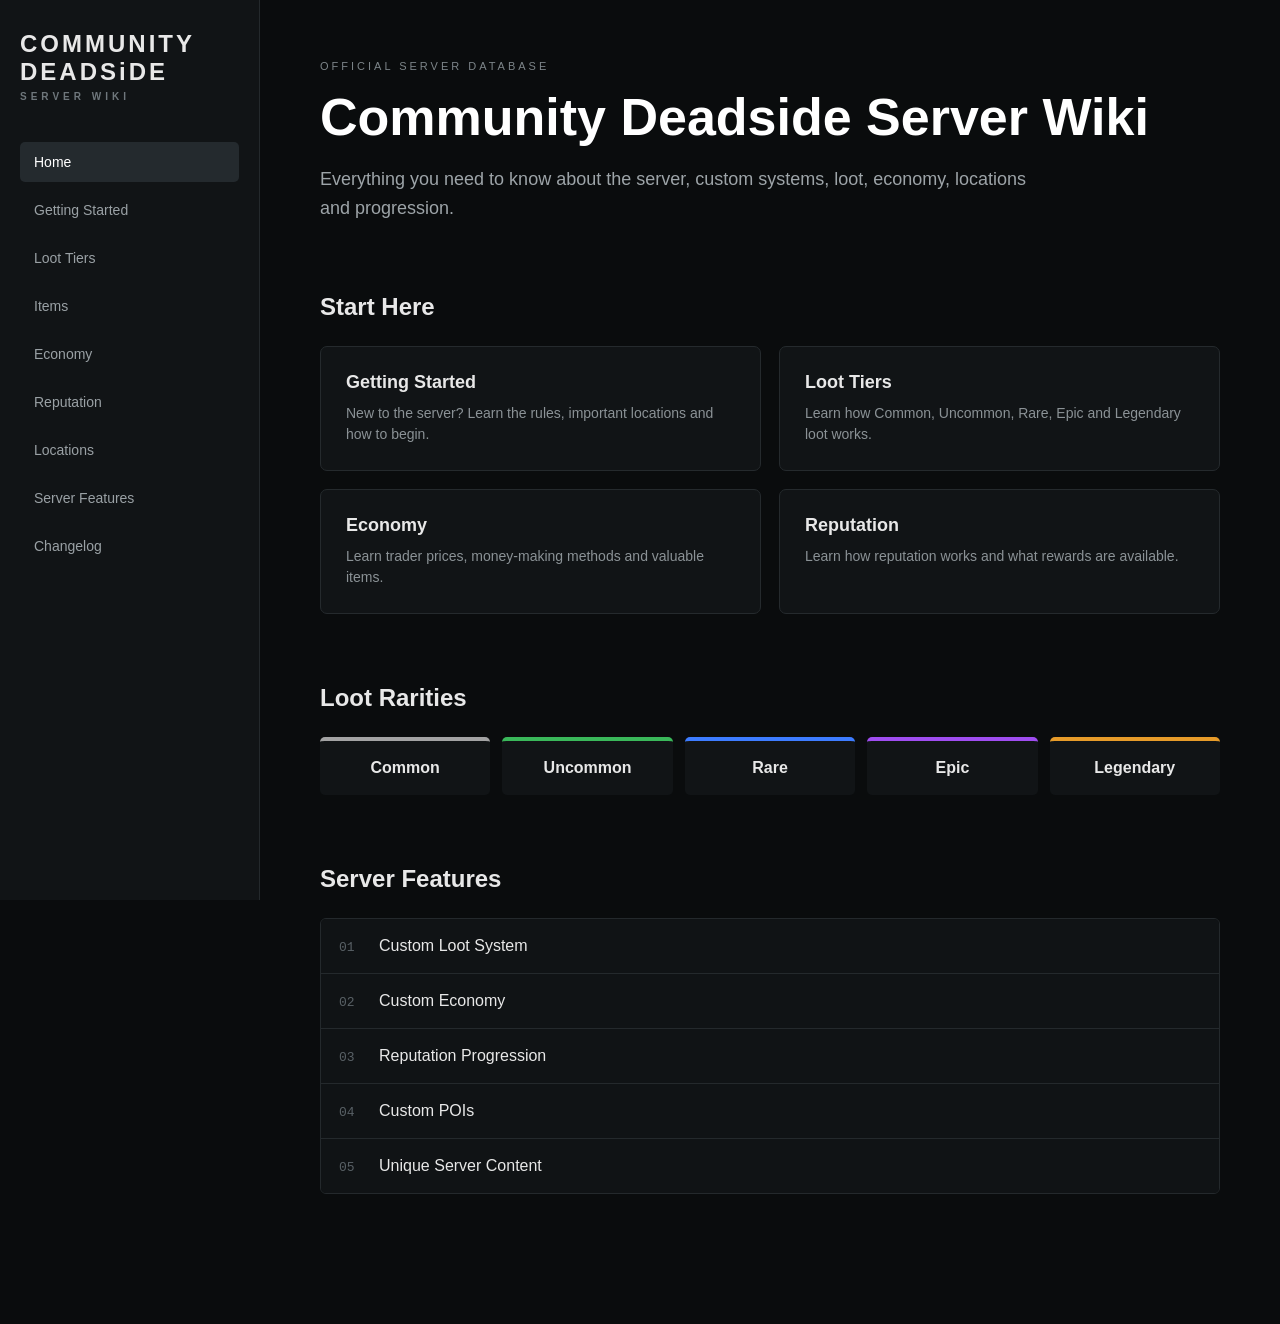
==== index.html @ b973f17e "added reputation tab" ====
<!DOCTYPE html>
<html lang="en">
<head>
    <meta charset="UTF-8">
    <meta name="viewport" content="width=device-width, initial-scale=1.0">

    <title>Community Deadside Server Wiki</title>

    <link rel="stylesheet" href="style.css">
</head>

<body>

    <aside class="sidebar">
        <div class="logo">
            COMMUNITY DEADSiDE
            <span>SERVER WIKI</span>
        </div>

        <nav>
    <a href="index.html" >Home</a>
    <a href="getting-started.html">Getting Started</a>
    <a href="loot-tiers.html">Loot Tiers</a>
    <a href="items.html">Items</a>
    <a href="economy.html">Economy</a>
    <a href="reputation.html">Reputation</a>
    <a href="#">Locations</a>
    <a href="#">Server Features</a>
    <a href="#">Changelog</a>
        </nav>
    </aside>


    <main class="content">

        <header class="hero">
            <p class="eyebrow">OFFICIAL SERVER DATABASE</p>

            <h1>Community Deadside Server Wiki</h1>

            <p class="hero-text">
                Everything you need to know about the server,
                custom systems, loot, economy, locations and progression.
            </p>
        </header>


        <section class="section">

            <h2>Start Here</h2>

            <div class="card-grid">

                <div class="card">
                    <h3>Getting Started</h3>
                    <p>
                        New to the server? Learn the rules,
                        important locations and how to begin.
                    </p>
                </div>


                <div class="card">
                    <h3>Loot Tiers</h3>
                    <p>
                        Learn how Common, Uncommon, Rare,
                        Epic and Legendary loot works.
                    </p>
                </div>


                <div class="card">
                    <h3>Economy</h3>
                    <p>
                        Learn trader prices, money-making methods
                        and valuable items.
                    </p>
                </div>


                <div class="card">
                    <h3>Reputation</h3>
                    <p>
                        Learn how reputation works and what
                        rewards are available.
                    </p>
                </div>

            </div>

        </section>


        <section class="section">

            <h2>Loot Rarities</h2>

            <div class="rarity-grid">

                <div class="rarity common">
                    Common
                </div>

                <div class="rarity uncommon">
                    Uncommon
                </div>

                <div class="rarity rare">
                    Rare
                </div>

                <div class="rarity epic">
                    Epic
                </div>

                <div class="rarity legendary">
                    Legendary
                </div>

            </div>

        </section>


        <section class="section">

            <h2>Server Features</h2>

            <div class="feature-list">

                <div class="feature">
                    <span>01</span>
                    Custom Loot System
                </div>

                <div class="feature">
                    <span>02</span>
                    Custom Economy
                </div>

                <div class="feature">
                    <span>03</span>
                    Reputation Progression
                </div>

                <div class="feature">
                    <span>04</span>
                    Custom POIs
                </div>

                <div class="feature">
                    <span>05</span>
                    Unique Server Content
                </div>

            </div>

        </section>

    </main>

    <script src="script.js"></script>

</body>
</html>
---- style.css ----
* {
    margin: 0;
    padding: 0;
    box-sizing: border-box;
}

body {
    font-family: Arial, Helvetica, sans-serif;
    background: #0a0c0d;
    color: #e8e8e8;
    display: flex;
    min-height: 100vh;
}


/* SIDEBAR */

.sidebar {
    width: 260px;
    background: #111416;
    border-right: 1px solid #24292c;
    padding: 30px 20px;
    position: fixed;
    height: 100vh;
}

.logo {
    font-size: 24px;
    font-weight: 800;
    letter-spacing: 3px;
    margin-bottom: 40px;
}

.logo span {
    display: block;
    font-size: 10px;
    color: #6f777c;
    letter-spacing: 4px;
    margin-top: 5px;
}

nav {
    display: flex;
    flex-direction: column;
    gap: 8px;
}

nav a {
    text-decoration: none;
    color: #9aa1a5;
    padding: 12px 14px;
    border-radius: 5px;
    font-size: 14px;
    transition: 0.2s;
}

nav a:hover {
    background: #1b2023;
    color: white;
}

nav a.active {
    background: #242a2e;
    color: white;
}


/* MAIN CONTENT */

.content {
    margin-left: 260px;
    padding: 60px;
    width: calc(100% - 260px);
}


/* HERO */

.hero {
    max-width: 900px;
    margin-bottom: 70px;
}

.eyebrow {
    color: #7d8589;
    letter-spacing: 3px;
    font-size: 11px;
    margin-bottom: 15px;
}

.hero h1 {
    font-size: 52px;
    margin-bottom: 18px;
    color: #ffffff;
}

.hero-text {
    color: #9da4a8;
    font-size: 18px;
    line-height: 1.6;
    max-width: 720px;
}


/* SECTIONS */

.section {
    margin-bottom: 70px;
}

.section h2 {
    font-size: 24px;
    margin-bottom: 25px;
}


/* CARDS */

.card-grid {
    display: grid;
    grid-template-columns: repeat(2, 1fr);
    gap: 18px;
}

.card {
    background: #111416;
    border: 1px solid #252a2d;
    padding: 25px;
    border-radius: 7px;
    transition: 0.2s;
}

.card:hover {
    border-color: #454d52;
    transform: translateY(-2px);
}

.card h3 {
    margin-bottom: 10px;
    font-size: 18px;
}

.card p {
    color: #8b9296;
    line-height: 1.5;
    font-size: 14px;
}


/* RARITIES */

.rarity-grid {
    display: grid;
    grid-template-columns: repeat(5, 1fr);
    gap: 12px;
}

.rarity {
    background: #111416;
    padding: 18px;
    text-align: center;
    border-radius: 5px;
    font-weight: bold;
    border-top: 4px solid;
}

.common {
    border-color: #a3a3a3;
}

.uncommon {
    border-color: #3ab85a;
}

.rare {
    border-color: #3d7cff;
}

.epic {
    border-color: #9f4df0;
}

.legendary {
    border-color: #e69b29;
}


/* FEATURES */

.feature-list {
    display: flex;
    flex-direction: column;
    border: 1px solid #24292c;
    border-radius: 6px;
    overflow: hidden;
}

.feature {
    padding: 18px;
    background: #101315;
    border-bottom: 1px solid #24292c;
}

.feature:last-child {
    border-bottom: none;
}

.feature span {
    color: #596166;
    margin-right: 20px;
    font-family: monospace;
}


/* MOBILE */

@media (max-width: 800px) {

    .sidebar {
        display: none;
    }

    .content {
        margin-left: 0;
        width: 100%;
        padding: 30px;
    }

    .hero h1 {
        font-size: 38px;
    }

    .card-grid {
        grid-template-columns: 1fr;
    }

    .rarity-grid {
        grid-template-columns: 1fr;
    }
}
/* ============================= */
/* LOOT TIER PAGE                */
/* ============================= */

.tier-card {
    position: relative;
    overflow: hidden;
    background: linear-gradient(
        135deg,
        rgba(20, 23, 25, 0.98),
        rgba(12, 14, 16, 0.98)
    );
    border: 1px solid #2a2f33;
    border-left: 5px solid;
    padding: 28px 30px;
    margin-bottom: 18px;
    border-radius: 10px;
    transition: 0.25s ease;
}

.tier-card::before {
    content: "";
    position: absolute;
    inset: 0;
    opacity: 0.12;
    pointer-events: none;
}

.tier-card:hover {
    transform: translateY(-3px);
    border-color: #4a5055;
}

.tier-header {
    display: flex;
    align-items: center;
    gap: 14px;
    margin-bottom: 14px;
}

.tier-header h2 {
    margin: 0;
    font-size: 24px;
    letter-spacing: 0.5px;
}

.tier-card p {
    color: #a0a7ab;
    line-height: 1.7;
    max-width: 850px;
    font-size: 15px;
}

.tier-dot {
    width: 14px;
    height: 14px;
    border-radius: 50%;
    display: inline-block;
    box-shadow: 0 0 12px currentColor;
}


/* COMMON */

.tier-common {
    border-left-color: #b9b9b9;
    box-shadow: inset 0 0 28px rgba(185, 185, 185, 0.04);
}

.tier-common::before {
    background: linear-gradient(
        90deg,
        rgba(185, 185, 185, 0.18),
        transparent 35%
    );
}

.tier-common .tier-dot {
    background: #b9b9b9;
    color: #b9b9b9;
}

.tier-common .tier-header h2 {
    color: #d2d2d2;
}


/* UNCOMMON */

.tier-uncommon {
    border-left-color: #3fcf6a;
    box-shadow: inset 0 0 32px rgba(63, 207, 106, 0.05);
}

.tier-uncommon::before {
    background: linear-gradient(
        90deg,
        rgba(63, 207, 106, 0.2),
        transparent 35%
    );
}

.tier-uncommon .tier-dot {
    background: #3fcf6a;
    color: #3fcf6a;
}

.tier-uncommon .tier-header h2 {
    color: #57dc7c;
}


/* RARE */

.tier-rare {
    border-left-color: #4b88ff;
    box-shadow: inset 0 0 32px rgba(75, 136, 255, 0.06);
}

.tier-rare::before {
    background: linear-gradient(
        90deg,
        rgba(75, 136, 255, 0.22),
        transparent 35%
    );
}

.tier-rare .tier-dot {
    background: #4b88ff;
    color: #4b88ff;
}

.tier-rare .tier-header h2 {
    color: #68a0ff;
}


/* EPIC */

.tier-epic {
    border-left-color: #a85cff;
    box-shadow: inset 0 0 34px rgba(168, 92, 255, 0.06);
}

.tier-epic::before {
    background: linear-gradient(
        90deg,
        rgba(168, 92, 255, 0.22),
        transparent 35%
    );
}

.tier-epic .tier-dot {
    background: #a85cff;
    color: #a85cff;
}

.tier-epic .tier-header h2 {
    color: #bd83ff;
}


/* LEGENDARY */

.tier-legendary {
    border-left-color: #ffab32;
    box-shadow:
        inset 0 0 38px rgba(255, 171, 50, 0.07),
        0 0 18px rgba(255, 171, 50, 0.05);
}

.tier-legendary::before {
    background: linear-gradient(
        90deg,
        rgba(255, 171, 50, 0.25),
        transparent 40%
    );
}

.tier-legendary .tier-dot {
    background: #ffab32;
    color: #ffab32;
}

.tier-legendary .tier-header h2 {
    color: #ffc15d;
}


/* TIER CARD HOVER GLOWS */

.tier-common:hover {
    box-shadow: 0 0 24px rgba(185, 185, 185, 0.08);
}

.tier-uncommon:hover {
    box-shadow: 0 0 24px rgba(63, 207, 106, 0.12);
}

.tier-rare:hover {
    box-shadow: 0 0 24px rgba(75, 136, 255, 0.14);
}

.tier-epic:hover {
    box-shadow: 0 0 24px rgba(168, 92, 255, 0.14);
}

.tier-legendary:hover {
    box-shadow: 0 0 28px rgba(255, 171, 50, 0.18);
}

/* ============================= */
/* ITEMS PAGE FIX                */
/* ============================= */

.items-grid {
    display: grid;
    grid-template-columns: repeat(2, minmax(0, 1fr));
    gap: 24px;
}

.item-card {
    background: #111416;
    border: 1px solid #2a2f33;
    border-radius: 12px;
    overflow: hidden;
    max-width: 700px;
}

.item-image-wrap {
    width: 100%;
    height: 320px;
    background: #0d1012;

    display: flex;
    align-items: center;
    justify-content: center;

    overflow: hidden;
}

.item-image-wrap img {
    width: 100%;
    height: 100%;

    object-fit: cover;
    display: block;
}

.item-content {
    padding: 26px;
}

.item-top {
    display: flex;
    justify-content: space-between;
    align-items: flex-start;
    gap: 20px;
}

.item-category {
    color: #727a7f;
    font-size: 10px;
    letter-spacing: 2px;
    margin-bottom: 8px;
}

.item-card h2 {
    font-size: 24px;
    margin: 0;
    color: white;
}

.item-description {
    margin-top: 18px;
    color: #a5acb0;
    line-height: 1.6;
}

.item-purpose {
    margin-top: 22px;
    padding-top: 18px;
    border-top: 1px solid #292e31;
}

.item-purpose span {
    display: block;
    color: #777f84;
    font-size: 10px;
    letter-spacing: 2px;
    margin-bottom: 8px;
}

.item-purpose p {
    color: #c2c7ca;
    line-height: 1.6;
}

.item-rarity {
    padding: 7px 11px;
    border-radius: 5px;

    font-size: 11px;
    font-weight: bold;

    text-transform: uppercase;
    letter-spacing: 1px;
}

.epic-badge {
    color: #bd83ff;
    background: rgba(168, 92, 255, 0.12);
    border: 1px solid rgba(168, 92, 255, 0.4);
}

.epic-item {
    border-top: 3px solid #a85cff;
}

.epic-item:hover {
    box-shadow: 0 0 28px rgba(168, 92, 255, 0.12);
}

@media (max-width: 1000px) {

    .items-grid {
        grid-template-columns: 1fr;
    }

}
/* TRANSPARENT ITEM IMAGES */

.item-image-transparent {
    background:
        radial-gradient(
            circle at center,
            rgba(168, 92, 255, 0.10),
            transparent 65%
        ),
        #0d1012;
}

.item-image-transparent img {
    width: 85% !important;
    height: 85% !important;
    object-fit: contain !important;
    filter:
        drop-shadow(0 15px 18px rgba(0, 0, 0, 0.55))
        drop-shadow(0 0 15px rgba(168, 92, 255, 0.10));
}
/* LEGENDARY ITEM STYLING */

.legendary-badge {
    color: #ffc15d;
    background: rgba(255, 171, 50, 0.12);
    border: 1px solid rgba(255, 171, 50, 0.4);
}

.legendary-item {
    border-top: 3px solid #ffab32;
}

.legendary-item:hover {
    box-shadow: 0 0 28px rgba(255, 171, 50, 0.16);
}

/* ============================= */
/* GETTING STARTED PAGE          */
/* ============================= */

.start-grid {
    display: grid;
    grid-template-columns: repeat(2, minmax(0, 1fr));
    gap: 18px;
}

.start-card {
    position: relative;
    background: linear-gradient(
        145deg,
        rgba(20, 23, 25, 0.98),
        rgba(12, 14, 16, 0.98)
    );
    border: 1px solid #292e32;
    border-radius: 10px;
    padding: 26px;
    overflow: hidden;
    transition: 0.25s ease;
}

.start-card:hover {
    transform: translateY(-3px);
    border-color: #474e53;
}

.start-number {
    display: block;
    color: #596166;
    font-size: 12px;
    font-family: monospace;
    margin-bottom: 16px;
    letter-spacing: 2px;
}

.start-card h3 {
    font-size: 20px;
    color: #fff;
    margin-bottom: 10px;
}

.start-card p {
    color: #9da4a8;
    font-size: 14px;
    line-height: 1.65;
}

.wiki-link {
    display: inline-block;
    margin-top: 16px;
    color: #bd83ff;
    text-decoration: none;
    font-size: 13px;
    font-weight: bold;
}

.wiki-link:hover {
    color: #d2adff;
}

.guide-panel {
    background: #111416;
    border: 1px solid #292e32;
    border-left: 4px solid #a85cff;
    padding: 28px;
    border-radius: 8px;
}

.guide-panel h3 {
    margin-bottom: 12px;
    font-size: 21px;
}

.guide-panel p {
    color: #9da4a8;
    line-height: 1.7;
    margin-bottom: 12px;
    max-width: 900px;
}

.goal-list {
    border: 1px solid #292e32;
    border-radius: 8px;
    overflow: hidden;
}

.goal-item {
    padding: 18px 20px;
    background: #101315;
    border-bottom: 1px solid #292e32;
    color: #c0c5c8;
}

.goal-item:last-child {
    border-bottom: none;
}

.goal-item span {
    color: #626a6f;
    margin-right: 18px;
    font-family: monospace;
}

.tips-box {
    background: #0f1214;
    border: 1px solid #292e32;
    border-radius: 8px;
    padding: 26px;
}

.tips-box p {
    color: #9da4a8;
    line-height: 1.7;
    margin-bottom: 16px;
}

.tips-box p:last-child {
    margin-bottom: 0;
}

.tips-box strong {
    color: #ffffff;
}

@media (max-width: 900px) {

    .start-grid {
        grid-template-columns: 1fr;
    }

}


/* ============================= */
/* ECONOMY PAGE                  */
/* ============================= */

.economy-roadmap {
    background:
        linear-gradient(
            135deg,
            rgba(168, 92, 255, 0.08),
            transparent 45%
        ),
        #111416;

    border: 1px solid #2c3135;
    border-left: 4px solid #a85cff;

    border-radius: 10px;
    padding: 30px;
}

.economy-roadmap-header {
    display: flex;
    justify-content: space-between;
    align-items: flex-start;
    gap: 20px;
}

.economy-label {
    color: #7c8489;
    font-size: 10px;
    letter-spacing: 2px;
    margin-bottom: 8px;
}

.economy-roadmap h2 {
    margin: 0;
    font-size: 28px;
}

.version-badge {
    color: #bd83ff;
    background: rgba(168, 92, 255, 0.12);
    border: 1px solid rgba(168, 92, 255, 0.4);

    padding: 8px 14px;
    border-radius: 6px;

    font-size: 12px;
    font-weight: bold;
    letter-spacing: 1px;
}

.economy-description {
    color: #a4abae;
    line-height: 1.7;
    max-width: 900px;
    margin-top: 22px;
}

.economy-divider {
    height: 1px;
    background: #292e32;
    margin: 26px 0;
}

.economy-info {
    display: grid;
    grid-template-columns: repeat(3, 1fr);
    gap: 20px;
}

.economy-info-block {
    background: rgba(0, 0, 0, 0.18);
    border: 1px solid #292e32;
    border-radius: 7px;
    padding: 18px;
}

.economy-info-block span {
    display: block;
    color: #687075;
    font-size: 9px;
    letter-spacing: 2px;
    margin-bottom: 8px;
}

.economy-info-block strong {
    color: #ffffff;
    font-size: 15px;
}


/* DEVELOPMENT NOTICE */

.development-notice {
    display: flex;
    align-items: center;
    gap: 18px;

    background: #101315;
    border: 1px solid #343a3e;
    border-radius: 8px;

    padding: 22px;
}

.development-icon {
    width: 42px;
    height: 42px;

    display: flex;
    align-items: center;
    justify-content: center;

    flex-shrink: 0;

    border-radius: 50%;

    background: rgba(168, 92, 255, 0.12);
    border: 1px solid rgba(168, 92, 255, 0.4);

    color: #bd83ff;
    font-weight: bold;
}

.development-notice h3 {
    font-size: 16px;
    margin-bottom: 5px;
}

.development-notice p {
    color: #8f979b;
    line-height: 1.6;
    font-size: 13px;
}


/* ECONOMY MOBILE */

@media (max-width: 800px) {

    .economy-info {
        grid-template-columns: 1fr;
    }

}
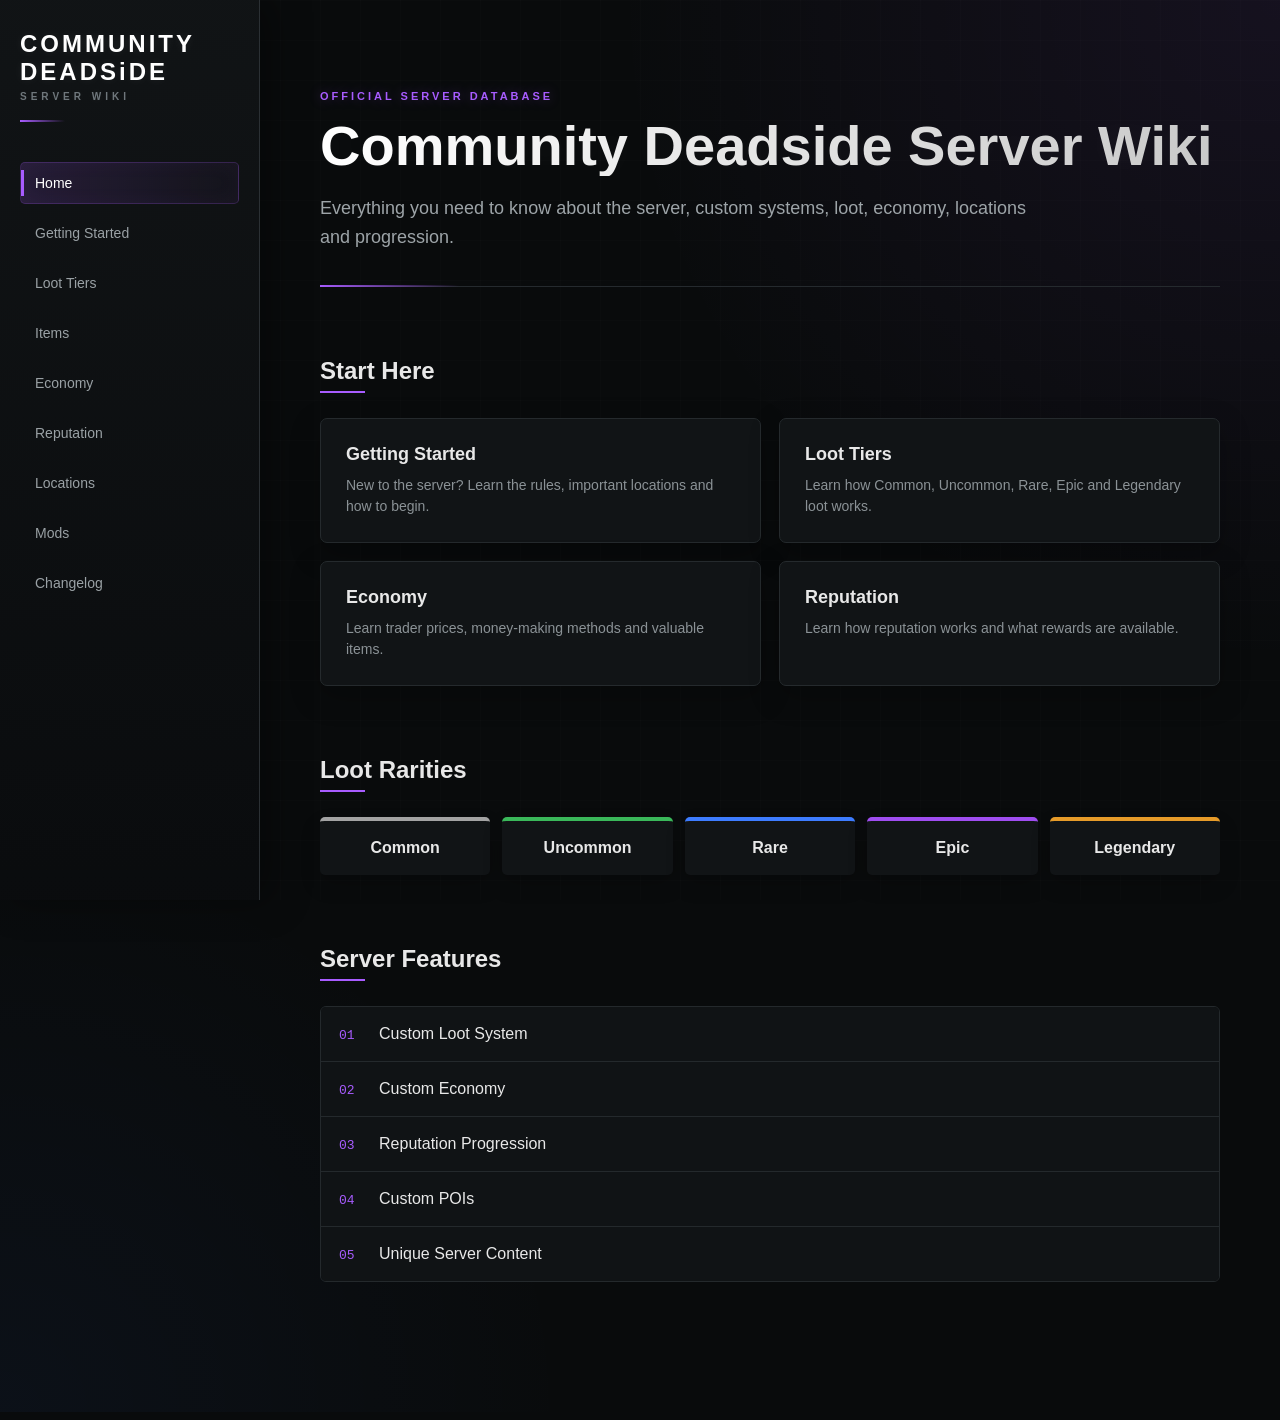
==== commit 33965790: "added mods tab" ====
--- a/index.html
+++ b/index.html
@@ -24,8 +24,8 @@
     <a href="items.html">Items</a>
     <a href="economy.html">Economy</a>
     <a href="reputation.html">Reputation</a>
-    <a href="#">Locations</a>
-    <a href="#">Server Features</a>
+    <a href="locations.html">Locations</a>
+    <a href="#">Mods</a>
     <a href="#">Changelog</a>
         </nav>
     </aside>
--- a/style.css
+++ b/style.css
@@ -886,3 +886,736 @@
     }
 
 }
+
+
+/* ============================= */
+/* LOCATIONS PAGE                */
+/* ============================= */
+
+.location-grid {
+    display: grid;
+    grid-template-columns: repeat(2, minmax(0, 1fr));
+    gap: 22px;
+}
+
+.location-card {
+    background:
+        linear-gradient(
+            145deg,
+            rgba(20, 23, 25, 0.98),
+            rgba(12, 14, 16, 0.98)
+        );
+
+    border: 1px solid #2a2f33;
+    border-radius: 10px;
+    padding: 28px;
+
+    transition: 0.25s ease;
+}
+
+.location-card:hover {
+    transform: translateY(-3px);
+    border-color: #484f54;
+    box-shadow: 0 0 24px rgba(255, 255, 255, 0.03);
+}
+
+.location-card-top {
+    display: flex;
+    justify-content: space-between;
+    align-items: flex-start;
+    gap: 20px;
+    margin-bottom: 18px;
+}
+
+.location-category {
+    color: #747c81;
+    font-size: 10px;
+    letter-spacing: 2px;
+    margin-bottom: 7px;
+}
+
+.location-card h2 {
+    margin: 0;
+    color: #ffffff;
+    font-size: 24px;
+}
+
+.location-badge {
+    color: #bd83ff;
+    background: rgba(168, 92, 255, 0.12);
+    border: 1px solid rgba(168, 92, 255, 0.4);
+
+    padding: 7px 10px;
+    border-radius: 5px;
+
+    font-size: 10px;
+    font-weight: bold;
+    text-transform: uppercase;
+    letter-spacing: 1px;
+}
+
+.location-description {
+    color: #9ea5a9;
+    line-height: 1.7;
+    margin-bottom: 22px;
+}
+
+.location-info {
+    padding-top: 17px;
+    margin-top: 17px;
+    border-top: 1px solid #292e31;
+}
+
+.location-info span {
+    display: block;
+
+    color: #6f777c;
+    font-size: 9px;
+    letter-spacing: 2px;
+
+    margin-bottom: 7px;
+}
+
+.location-info p {
+    color: #c1c6c9;
+    line-height: 1.6;
+    font-size: 14px;
+}
+
+@media (max-width: 950px) {
+
+    .location-grid {
+        grid-template-columns: 1fr;
+    }
+
+}
+
+/* ============================= */
+/* GLOBAL VISUAL UPGRADE         */
+/* ============================= */
+
+body {
+    background:
+        radial-gradient(circle at top right, rgba(168, 92, 255, 0.08), transparent 35%),
+        radial-gradient(circle at bottom left, rgba(61, 124, 255, 0.05), transparent 30%),
+        #090b0c;
+    color: #e8e8e8;
+}
+
+/* subtle background texture */
+body::before {
+    content: "";
+    position: fixed;
+    inset: 0;
+    pointer-events: none;
+    z-index: -1;
+
+    background:
+        linear-gradient(rgba(255,255,255,0.012) 1px, transparent 1px),
+        linear-gradient(90deg, rgba(255,255,255,0.012) 1px, transparent 1px);
+
+    background-size: 40px 40px;
+}
+
+
+/* ============================= */
+/* SIDEBAR UPGRADE               */
+/* ============================= */
+
+.sidebar {
+    background:
+        linear-gradient(
+            180deg,
+            rgba(17, 20, 22, 0.98),
+            rgba(10, 12, 14, 0.98)
+        );
+
+    border-right: 1px solid #2b3034;
+
+    box-shadow:
+        12px 0 35px rgba(0, 0, 0, 0.35);
+}
+
+.logo {
+    position: relative;
+    color: #ffffff;
+    text-shadow:
+        0 0 10px rgba(255,255,255,0.08);
+}
+
+.logo::after {
+    content: "";
+    display: block;
+
+    width: 45px;
+    height: 2px;
+
+    margin-top: 18px;
+
+    background: linear-gradient(
+        90deg,
+        #a85cff,
+        transparent
+    );
+}
+
+nav a {
+    position: relative;
+    overflow: hidden;
+
+    border: 1px solid transparent;
+}
+
+nav a::before {
+    content: "";
+
+    position: absolute;
+
+    left: 0;
+    top: 50%;
+
+    width: 3px;
+    height: 0;
+
+    background: #a85cff;
+
+    transform: translateY(-50%);
+
+    transition: 0.2s ease;
+}
+
+nav a:hover {
+    background: rgba(255,255,255,0.035);
+    border-color: #292e32;
+    padding-left: 18px;
+}
+
+nav a:hover::before {
+    height: 55%;
+}
+
+nav a.active {
+    background:
+        linear-gradient(
+            90deg,
+            rgba(168,92,255,0.15),
+            rgba(168,92,255,0.03)
+        );
+
+    border: 1px solid rgba(168,92,255,0.22);
+
+    color: #ffffff;
+
+    box-shadow:
+        inset 0 0 20px rgba(168,92,255,0.05);
+}
+
+nav a.active::before {
+    height: 65%;
+}
+
+
+/* ============================= */
+/* HERO UPGRADE                  */
+/* ============================= */
+
+.hero {
+    position: relative;
+
+    padding: 30px 0 35px;
+
+    border-bottom: 1px solid #252a2e;
+}
+
+.hero::after {
+    content: "";
+
+    position: absolute;
+
+    left: 0;
+    bottom: -1px;
+
+    width: 140px;
+    height: 2px;
+
+    background: linear-gradient(
+        90deg,
+        #a85cff,
+        transparent
+    );
+}
+
+.hero h1 {
+    font-size: 56px;
+
+    line-height: 1.05;
+
+    text-shadow:
+        0 0 25px rgba(255,255,255,0.04);
+
+    background:
+        linear-gradient(
+            90deg,
+            #ffffff,
+            #c9c9c9
+        );
+
+    -webkit-background-clip: text;
+    -webkit-text-fill-color: transparent;
+}
+
+.eyebrow {
+    color: #a85cff;
+
+    font-weight: bold;
+
+    text-shadow:
+        0 0 12px rgba(168,92,255,0.35);
+}
+
+
+/* ============================= */
+/* SECTION TITLES                */
+/* ============================= */
+
+.section h2 {
+    position: relative;
+
+    display: inline-block;
+
+    padding-bottom: 8px;
+}
+
+.section > h2::after {
+    content: "";
+
+    position: absolute;
+
+    bottom: 0;
+    left: 0;
+
+    width: 45px;
+    height: 2px;
+
+    background: #a85cff;
+}
+
+
+/* ============================= */
+/* CARD UPGRADE                  */
+/* ============================= */
+
+.card,
+.start-card,
+.location-card,
+.item-card,
+.tier-card,
+.guide-panel,
+.economy-roadmap,
+.tips-box,
+.goal-list,
+.development-notice {
+
+    box-shadow:
+        0 10px 30px rgba(0,0,0,0.25);
+
+    backdrop-filter: blur(3px);
+}
+
+.card {
+    position: relative;
+    overflow: hidden;
+}
+
+.card::after {
+    content: "";
+
+    position: absolute;
+
+    inset: auto 0 0 0;
+
+    height: 2px;
+
+    background:
+        linear-gradient(
+            90deg,
+            transparent,
+            #a85cff,
+            transparent
+        );
+
+    opacity: 0;
+
+    transition: 0.25s ease;
+}
+
+.card:hover::after {
+    opacity: 1;
+}
+
+.card:hover {
+    transform: translateY(-4px);
+
+    box-shadow:
+        0 16px 38px rgba(0,0,0,0.35),
+        0 0 20px rgba(168,92,255,0.05);
+}
+
+
+/* ============================= */
+/* FEATURE LIST UPGRADE          */
+/* ============================= */
+
+.feature {
+    position: relative;
+
+    transition: 0.2s ease;
+}
+
+.feature:hover {
+    background: #15191c;
+
+    padding-left: 25px;
+
+    color: #ffffff;
+}
+
+.feature span {
+    color: #a85cff;
+}
+
+
+/* ============================= */
+/* RARITY GLOW                   */
+/* ============================= */
+
+.rarity {
+    transition: 0.25s ease;
+
+    box-shadow:
+        0 10px 20px rgba(0,0,0,0.18);
+}
+
+.rarity:hover {
+    transform: translateY(-4px) scale(1.02);
+}
+
+.common:hover {
+    box-shadow: 0 0 22px rgba(185,185,185,0.12);
+}
+
+.uncommon:hover {
+    box-shadow: 0 0 22px rgba(63,207,106,0.18);
+}
+
+.rare:hover {
+    box-shadow: 0 0 22px rgba(75,136,255,0.22);
+}
+
+.epic:hover {
+    box-shadow: 0 0 24px rgba(168,92,255,0.22);
+}
+
+.legendary:hover {
+    box-shadow: 0 0 26px rgba(255,171,50,0.25);
+}
+
+
+/* ============================= */
+/* LINKS                         */
+/* ============================= */
+
+.wiki-link {
+    position: relative;
+
+    transition: 0.2s ease;
+}
+
+.wiki-link:hover {
+    text-shadow:
+        0 0 10px rgba(168,92,255,0.55);
+
+    transform: translateX(3px);
+}
+
+
+/* ============================= */
+/* SCROLLBAR                     */
+/* ============================= */
+
+::-webkit-scrollbar {
+    width: 10px;
+}
+
+::-webkit-scrollbar-track {
+    background: #0b0d0e;
+}
+
+::-webkit-scrollbar-thumb {
+    background: #272c30;
+    border-radius: 10px;
+}
+
+::-webkit-scrollbar-thumb:hover {
+    background: #3a4045;
+}
+
+
+/* ============================= */
+/* PAGE ENTRY ANIMATION          */
+/* ============================= */
+
+.content {
+    animation: fadeInPage 0.45s ease;
+}
+
+@keyframes fadeInPage {
+
+    from {
+        opacity: 0;
+        transform: translateY(8px);
+    }
+
+    to {
+        opacity: 1;
+        transform: translateY(0);
+    }
+
+}
+
+
+/* ============================= */
+/* MODS PAGE                     */
+/* ============================= */
+
+.mods-header {
+    display: flex;
+    justify-content: space-between;
+    align-items: flex-end;
+    gap: 30px;
+
+    margin-bottom: 25px;
+}
+
+.mods-header h2 {
+    margin-bottom: 8px;
+}
+
+.mods-header p {
+    color: #858d92;
+    font-size: 13px;
+}
+
+.mods-count {
+    text-align: right;
+}
+
+.mods-count span {
+    display: block;
+
+    color: #656d72;
+    font-size: 9px;
+    letter-spacing: 2px;
+
+    margin-bottom: 5px;
+}
+
+.mods-count strong {
+    color: #ffffff;
+    font-size: 13px;
+}
+
+
+/* MOD GRID */
+
+.mods-grid {
+    display: grid;
+
+    grid-template-columns:
+        repeat(3, minmax(0, 1fr));
+
+    gap: 15px;
+}
+
+
+/* INDIVIDUAL MOD */
+
+.mod-card {
+    position: relative;
+
+    background:
+        linear-gradient(
+            145deg,
+            rgba(19, 22, 24, 0.98),
+            rgba(11, 13, 15, 0.98)
+        );
+
+    border: 1px solid #292e32;
+    border-radius: 8px;
+
+    padding: 18px;
+
+    min-height: 180px;
+
+    display: flex;
+    flex-direction: column;
+
+    transition: 0.22s ease;
+
+    overflow: hidden;
+}
+
+.mod-card::after {
+    content: "";
+
+    position: absolute;
+
+    left: 0;
+    right: 0;
+    bottom: 0;
+
+    height: 2px;
+
+    background:
+        linear-gradient(
+            90deg,
+            transparent,
+            #a85cff,
+            transparent
+        );
+
+    opacity: 0;
+
+    transition: 0.2s ease;
+}
+
+.mod-card:hover {
+    transform: translateY(-3px);
+
+    border-color: #444b50;
+
+    box-shadow:
+        0 12px 28px rgba(0,0,0,0.3),
+        0 0 18px rgba(168,92,255,0.06);
+}
+
+.mod-card:hover::after {
+    opacity: 1;
+}
+
+
+/* MOD HEADER */
+
+.mod-card-top {
+    display: flex;
+
+    justify-content: space-between;
+    align-items: flex-start;
+
+    gap: 12px;
+
+    margin-bottom: 12px;
+}
+
+.mod-category {
+    color: #747c81;
+
+    font-size: 8px;
+    letter-spacing: 2px;
+
+    margin-bottom: 5px;
+}
+
+.mod-card h3 {
+    color: #ffffff;
+
+    font-size: 17px;
+
+    margin: 0;
+}
+
+
+/* STATUS */
+
+.mod-status {
+    color: #57dc7c;
+
+    background:
+        rgba(63, 207, 106, 0.08);
+
+    border:
+        1px solid rgba(63, 207, 106, 0.25);
+
+    padding: 4px 7px;
+
+    border-radius: 4px;
+
+    font-size: 8px;
+
+    text-transform: uppercase;
+    letter-spacing: 1px;
+}
+
+
+/* DESCRIPTION */
+
+.mod-description {
+    color: #92999d;
+
+    font-size: 12px;
+    line-height: 1.55;
+
+    margin-bottom: 16px;
+}
+
+
+/* WORKSHOP LINK */
+
+.mod-link {
+    margin-top: auto;
+
+    color: #bd83ff;
+
+    text-decoration: none;
+
+    font-size: 11px;
+    font-weight: bold;
+
+    transition: 0.2s ease;
+}
+
+.mod-link:hover {
+    color: #d2adff;
+
+    text-shadow:
+        0 0 9px rgba(168,92,255,0.5);
+}
+
+
+/* RESPONSIVE */
+
+@media (max-width: 1100px) {
+
+    .mods-grid {
+        grid-template-columns:
+            repeat(2, minmax(0, 1fr));
+    }
+
+}
+
+@media (max-width: 700px) {
+
+    .mods-grid {
+        grid-template-columns: 1fr;
+    }
+
+    .mods-header {
+        flex-direction: column;
+        align-items: flex-start;
+    }
+
+    .mods-count {
+        text-align: left;
+    }
+
+}
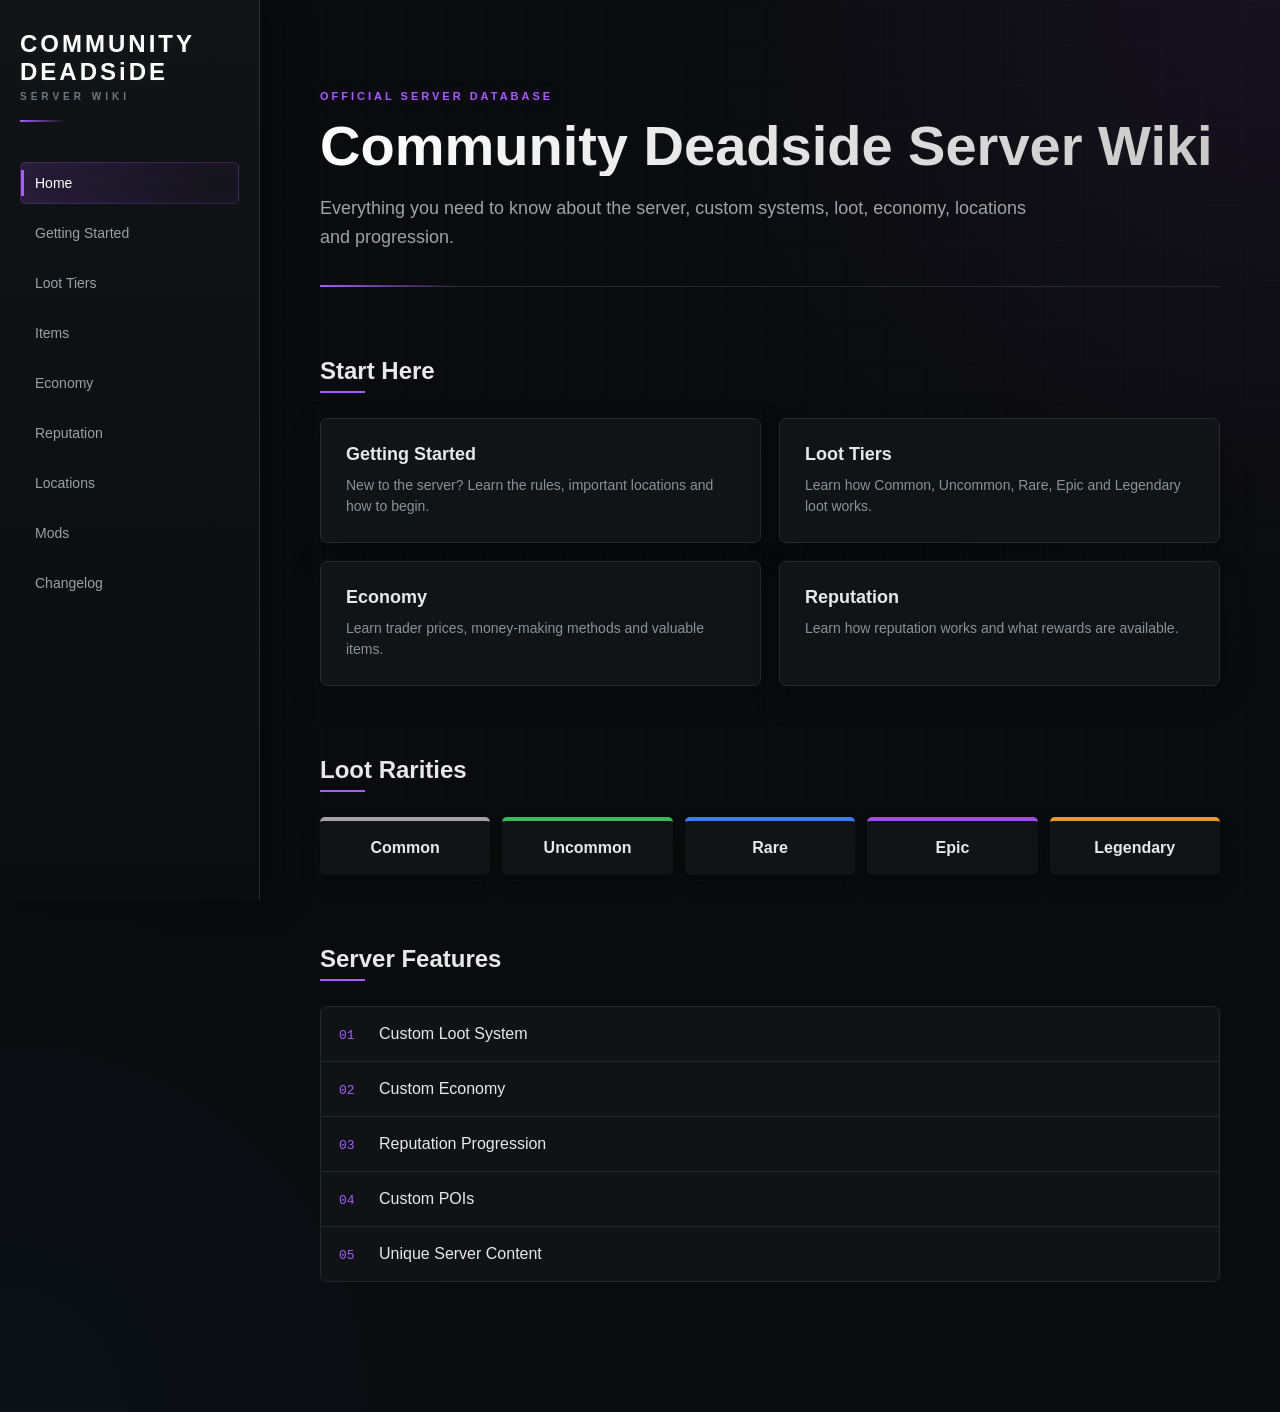
==== commit 3ab06dab: "nav fix" ====
--- a/index.html
+++ b/index.html
@@ -25,7 +25,7 @@
     <a href="economy.html">Economy</a>
     <a href="reputation.html">Reputation</a>
     <a href="locations.html">Locations</a>
-    <a href="#">Mods</a>
+    <a href="mods.html">Mods</a>
     <a href="#">Changelog</a>
         </nav>
     </aside>
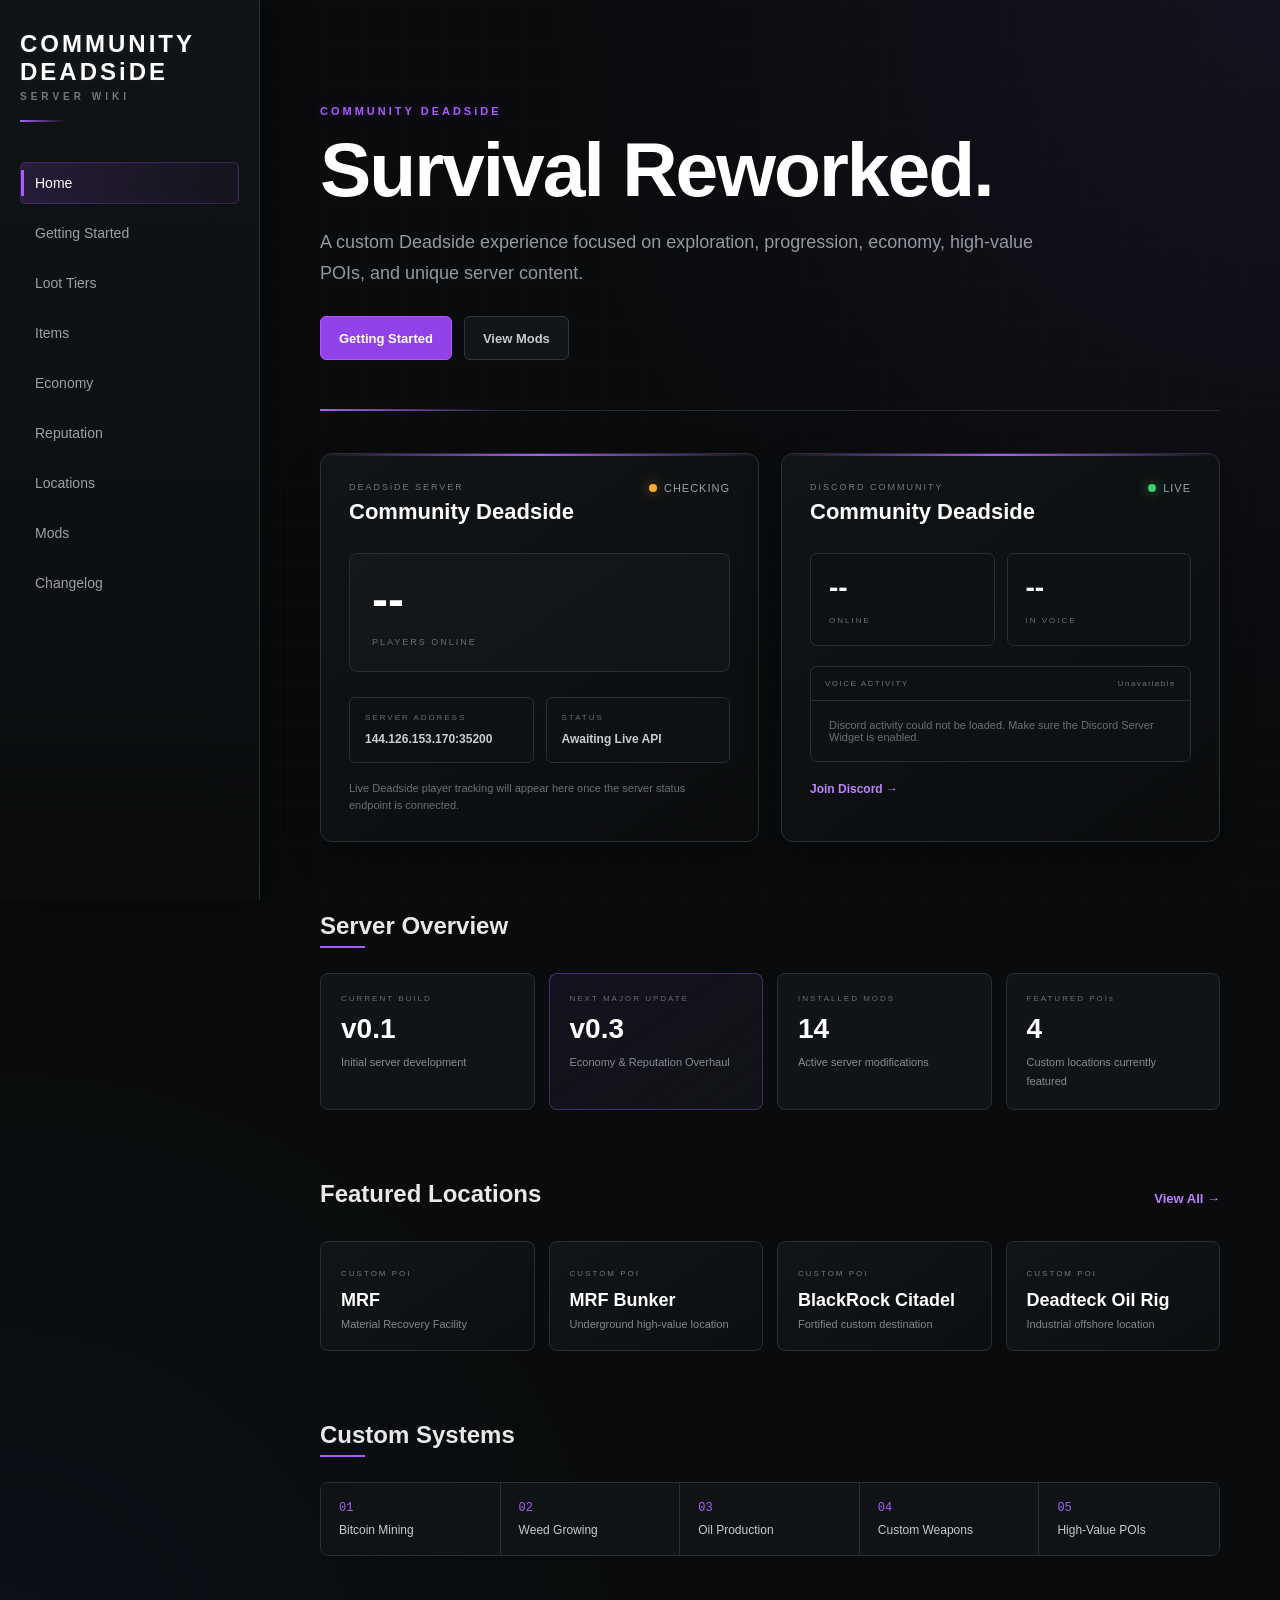
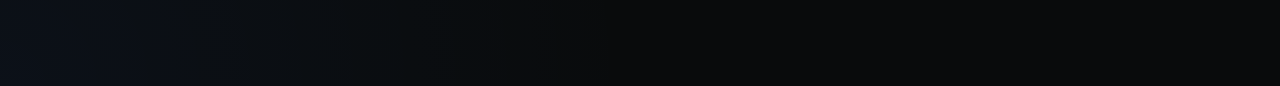
==== commit 8d4e122e: "added discord widget" ====
--- a/index.html
+++ b/index.html
@@ -1,5 +1,6 @@
 <!DOCTYPE html>
 <html lang="en">
+
 <head>
     <meta charset="UTF-8">
     <meta name="viewport" content="width=device-width, initial-scale=1.0">
@@ -11,110 +12,505 @@
 
 <body>
 
+    <div class="mobile-header">
+        <div class="mobile-logo">
+            COMMUNITY DEADSiDE
+            <span>SERVER WIKI</span>
+        </div>
+
+        <button
+            class="mobile-menu-button"
+            id="mobileMenuButton"
+            aria-label="Open navigation"
+        >
+            <span></span>
+            <span></span>
+            <span></span>
+        </button>
+    </div>
+
+
     <aside class="sidebar">
+
         <div class="logo">
             COMMUNITY DEADSiDE
             <span>SERVER WIKI</span>
         </div>
 
         <nav>
-    <a href="index.html" >Home</a>
-    <a href="getting-started.html">Getting Started</a>
-    <a href="loot-tiers.html">Loot Tiers</a>
-    <a href="items.html">Items</a>
-    <a href="economy.html">Economy</a>
-    <a href="reputation.html">Reputation</a>
-    <a href="locations.html">Locations</a>
-    <a href="mods.html">Mods</a>
-    <a href="#">Changelog</a>
+            <a href="index.html">Home</a>
+            <a href="getting-started.html">Getting Started</a>
+            <a href="loot-tiers.html">Loot Tiers</a>
+            <a href="items.html">Items</a>
+            <a href="economy.html">Economy</a>
+            <a href="reputation.html">Reputation</a>
+            <a href="locations.html">Locations</a>
+            <a href="mods.html">Mods</a>
+            <a class="disabled-link">Changelog</a>
         </nav>
+
     </aside>
 
 
-    <main class="content">
-
-        <header class="hero">
-            <p class="eyebrow">OFFICIAL SERVER DATABASE</p>
-
-            <h1>Community Deadside Server Wiki</h1>
-
-            <p class="hero-text">
-                Everything you need to know about the server,
-                custom systems, loot, economy, locations and progression.
+    <main class="content home-content">
+
+        <header class="home-hero">
+
+            <p class="eyebrow">
+                COMMUNITY DEADSiDE
             </p>
+
+            <h1>
+                Survival Reworked.
+            </h1>
+
+            <p class="home-subtitle">
+                A custom Deadside experience focused on exploration,
+                progression, economy, high-value POIs, and unique server content.
+            </p>
+
+            <div class="hero-actions">
+
+                <a href="getting-started.html" class="primary-button">
+                    Getting Started
+                </a>
+
+                <a href="mods.html" class="secondary-button">
+                    View Mods
+                </a>
+
+            </div>
+
         </header>
 
 
+        <!-- LIVE DASHBOARD -->
+
+        <section class="dashboard-grid">
+
+
+            <!-- GAME SERVER -->
+
+            <article class="dashboard-card server-dashboard">
+
+                <div class="dashboard-card-header">
+
+                    <div>
+
+                        <p class="dashboard-label">
+                            DEADSiDE SERVER
+                        </p>
+
+                        <h2>
+                            Community Deadside
+                        </h2>
+
+                    </div>
+
+
+                    <div class="status-indicator">
+
+                        <span
+                            class="status-dot status-checking"
+                            id="serverStatusDot"
+                        ></span>
+
+                        <span id="serverStatusText">
+                            Checking
+                        </span>
+
+                    </div>
+
+                </div>
+
+
+                <div class="server-player-display">
+
+                    <div class="player-number">
+
+                        <strong id="serverPlayers">
+                            --
+                        </strong>
+
+                        <span>
+                            PLAYERS ONLINE
+                        </span>
+
+                    </div>
+
+                </div>
+
+
+                <div class="server-details">
+
+                    <div>
+
+                        <span>
+                            SERVER ADDRESS
+                        </span>
+
+                        <strong>
+                            144.126.153.170:35200
+                        </strong>
+
+                    </div>
+
+
+                    <div>
+
+                        <span>
+                            STATUS
+                        </span>
+
+                        <strong id="serverStatusBottom">
+                            Awaiting Live API
+                        </strong>
+
+                    </div>
+
+                </div>
+
+
+                <p class="dashboard-note">
+                    Live Deadside player tracking will appear here once
+                    the server status endpoint is connected.
+                </p>
+
+            </article>
+
+
+
+            <!-- DISCORD -->
+
+            <article class="dashboard-card discord-dashboard">
+
+                <div class="dashboard-card-header">
+
+                    <div>
+
+                        <p class="dashboard-label">
+                            DISCORD COMMUNITY
+                        </p>
+
+                        <h2 id="discordName">
+                            Community Deadside
+                        </h2>
+
+                    </div>
+
+
+                    <div class="status-indicator">
+
+                        <span class="status-dot status-online"></span>
+
+                        <span>
+                            Live
+                        </span>
+
+                    </div>
+
+                </div>
+
+
+                <div class="discord-stats">
+
+                    <div class="discord-stat">
+
+                        <strong id="discordOnline">
+                            --
+                        </strong>
+
+                        <span>
+                            ONLINE
+                        </span>
+
+                    </div>
+
+
+                    <div class="discord-stat">
+
+                        <strong id="discordVoiceCount">
+                            --
+                        </strong>
+
+                        <span>
+                            IN VOICE
+                        </span>
+
+                    </div>
+
+                </div>
+
+
+                <div class="voice-section">
+
+                    <div class="voice-header">
+
+                        <span>
+                            VOICE ACTIVITY
+                        </span>
+
+                        <span id="voiceStatus">
+                            Loading...
+                        </span>
+
+                    </div>
+
+
+                    <div
+                        class="voice-list"
+                        id="discordVoiceList"
+                    >
+
+                        <div class="voice-empty">
+                            Loading Discord activity...
+                        </div>
+
+                    </div>
+
+                </div>
+
+
+                <a
+                    id="discordJoin"
+                    class="discord-join-button"
+                    href="#"
+                    target="_blank"
+                    rel="noopener noreferrer"
+                >
+                    Join Discord →
+                </a>
+
+            </article>
+
+        </section>
+
+
+
+        <!-- SERVER OVERVIEW -->
+
         <section class="section">
 
-            <h2>Start Here</h2>
-
-            <div class="card-grid">
-
-                <div class="card">
-                    <h3>Getting Started</h3>
+            <h2>Server Overview</h2>
+
+
+            <div class="server-overview-grid">
+
+
+                <div class="overview-card">
+
+                    <p class="overview-label">
+                        CURRENT BUILD
+                    </p>
+
+                    <strong>
+                        v0.1
+                    </strong>
+
+                    <span>
+                        Initial server development
+                    </span>
+
+                </div>
+
+
+                <div class="overview-card highlight-overview">
+
+                    <p class="overview-label">
+                        NEXT MAJOR UPDATE
+                    </p>
+
+                    <strong>
+                        v0.3
+                    </strong>
+
+                    <span>
+                        Economy & Reputation Overhaul
+                    </span>
+
+                </div>
+
+
+                <div class="overview-card">
+
+                    <p class="overview-label">
+                        INSTALLED MODS
+                    </p>
+
+                    <strong>
+                        14
+                    </strong>
+
+                    <span>
+                        Active server modifications
+                    </span>
+
+                </div>
+
+
+                <div class="overview-card">
+
+                    <p class="overview-label">
+                        FEATURED POIs
+                    </p>
+
+                    <strong>
+                        4
+                    </strong>
+
+                    <span>
+                        Custom locations currently featured
+                    </span>
+
+                </div>
+
+            </div>
+
+        </section>
+
+
+
+        <!-- FEATURED LOCATIONS -->
+
+        <section class="section">
+
+            <div class="section-header-row">
+
+                <h2>
+                    Featured Locations
+                </h2>
+
+                <a
+                    href="locations.html"
+                    class="wiki-link"
+                >
+                    View All →
+                </a>
+
+            </div>
+
+
+            <div class="home-location-grid">
+
+                <a
+                    href="locations.html"
+                    class="home-location-card"
+                >
+
+                    <span>
+                        CUSTOM POI
+                    </span>
+
+                    <h3>
+                        MRF
+                    </h3>
+
                     <p>
-                        New to the server? Learn the rules,
-                        important locations and how to begin.
-                    </p>
-                </div>
-
-
-                <div class="card">
-                    <h3>Loot Tiers</h3>
+                        Material Recovery Facility
+                    </p>
+
+                </a>
+
+
+                <a
+                    href="locations.html"
+                    class="home-location-card"
+                >
+
+                    <span>
+                        CUSTOM POI
+                    </span>
+
+                    <h3>
+                        MRF Bunker
+                    </h3>
+
                     <p>
-                        Learn how Common, Uncommon, Rare,
-                        Epic and Legendary loot works.
-                    </p>
-                </div>
-
-
-                <div class="card">
-                    <h3>Economy</h3>
+                        Underground high-value location
+                    </p>
+
+                </a>
+
+
+                <a
+                    href="locations.html"
+                    class="home-location-card"
+                >
+
+                    <span>
+                        CUSTOM POI
+                    </span>
+
+                    <h3>
+                        BlackRock Citadel
+                    </h3>
+
                     <p>
-                        Learn trader prices, money-making methods
-                        and valuable items.
-                    </p>
-                </div>
-
-
-                <div class="card">
-                    <h3>Reputation</h3>
+                        Fortified custom destination
+                    </p>
+
+                </a>
+
+
+                <a
+                    href="locations.html"
+                    class="home-location-card"
+                >
+
+                    <span>
+                        CUSTOM POI
+                    </span>
+
+                    <h3>
+                        Deadteck Oil Rig
+                    </h3>
+
                     <p>
-                        Learn how reputation works and what
-                        rewards are available.
-                    </p>
-                </div>
+                        Industrial offshore location
+                    </p>
+
+                </a>
 
             </div>
 
         </section>
 
 
+
+        <!-- CUSTOM SYSTEMS -->
+
         <section class="section">
 
-            <h2>Loot Rarities</h2>
-
-            <div class="rarity-grid">
-
-                <div class="rarity common">
-                    Common
-                </div>
-
-                <div class="rarity uncommon">
-                    Uncommon
-                </div>
-
-                <div class="rarity rare">
-                    Rare
-                </div>
-
-                <div class="rarity epic">
-                    Epic
-                </div>
-
-                <div class="rarity legendary">
-                    Legendary
+            <h2>
+                Custom Systems
+            </h2>
+
+
+            <div class="systems-strip">
+
+                <div>
+                    <span>01</span>
+                    Bitcoin Mining
+                </div>
+
+                <div>
+                    <span>02</span>
+                    Weed Growing
+                </div>
+
+                <div>
+                    <span>03</span>
+                    Oil Production
+                </div>
+
+                <div>
+                    <span>04</span>
+                    Custom Weapons
+                </div>
+
+                <div>
+                    <span>05</span>
+                    High-Value POIs
                 </div>
 
             </div>
@@ -122,44 +518,11 @@
         </section>
 
 
-        <section class="section">
-
-            <h2>Server Features</h2>
-
-            <div class="feature-list">
-
-                <div class="feature">
-                    <span>01</span>
-                    Custom Loot System
-                </div>
-
-                <div class="feature">
-                    <span>02</span>
-                    Custom Economy
-                </div>
-
-                <div class="feature">
-                    <span>03</span>
-                    Reputation Progression
-                </div>
-
-                <div class="feature">
-                    <span>04</span>
-                    Custom POIs
-                </div>
-
-                <div class="feature">
-                    <span>05</span>
-                    Unique Server Content
-                </div>
-
-            </div>
-
-        </section>
-
     </main>
 
+
     <script src="script.js"></script>
 
 </body>
+
 </html>
--- a/style.css
+++ b/style.css
@@ -1619,3 +1619,899 @@
     }
 
 }
+
+/* ============================= */
+/* MOBILE NAVIGATION             */
+/* ============================= */
+
+.mobile-header {
+    display: none;
+}
+
+.mobile-menu-button {
+    display: none;
+}
+
+@media (max-width: 800px) {
+
+    body {
+        display: block;
+    }
+
+    .mobile-header {
+        position: sticky;
+        top: 0;
+        z-index: 1000;
+
+        display: flex;
+        justify-content: space-between;
+        align-items: center;
+
+        height: 64px;
+        padding: 0 18px;
+
+        background: rgba(12, 14, 16, 0.97);
+        border-bottom: 1px solid #292e32;
+
+        backdrop-filter: blur(10px);
+    }
+
+    .mobile-logo {
+        color: #ffffff;
+        font-size: 15px;
+        font-weight: 800;
+        letter-spacing: 2px;
+    }
+
+    .mobile-logo span {
+        display: block;
+        margin-top: 3px;
+
+        color: #6f777c;
+        font-size: 7px;
+        letter-spacing: 3px;
+    }
+
+    .mobile-menu-button {
+        display: flex;
+        flex-direction: column;
+        justify-content: center;
+
+        width: 42px;
+        height: 42px;
+
+        padding: 9px;
+
+        background: #15191c;
+        border: 1px solid #30363a;
+        border-radius: 7px;
+
+        cursor: pointer;
+    }
+
+    .mobile-menu-button span {
+        width: 100%;
+        height: 2px;
+
+        margin: 3px 0;
+
+        background: #ffffff;
+
+        transition: 0.25s ease;
+    }
+
+    .sidebar {
+        display: block;
+
+        position: fixed;
+        top: 64px;
+        left: -280px;
+
+        width: 260px;
+        height: calc(100vh - 64px);
+
+        padding: 22px 18px;
+
+        z-index: 999;
+
+        transition: left 0.3s ease;
+
+        overflow-y: auto;
+    }
+
+    .sidebar.mobile-open {
+        left: 0;
+    }
+
+    .sidebar .logo {
+        display: none;
+    }
+
+    .sidebar nav a {
+        font-size: 15px;
+        padding: 14px;
+    }
+
+    .content {
+        margin-left: 0;
+
+        width: 100%;
+
+        padding: 32px 20px;
+    }
+
+    .hero {
+        margin-bottom: 45px;
+        padding-top: 15px;
+    }
+
+    .hero h1 {
+        font-size: 36px;
+        line-height: 1.1;
+    }
+
+    .hero-text {
+        font-size: 16px;
+    }
+
+    .section {
+        margin-bottom: 50px;
+    }
+
+    .card-grid,
+    .start-grid,
+    .rarity-grid,
+    .items-grid,
+    .location-grid,
+    .mods-grid,
+    .economy-info {
+        grid-template-columns: 1fr;
+    }
+
+    .item-image-wrap {
+        height: 240px;
+    }
+
+    .mods-header {
+        flex-direction: column;
+        align-items: flex-start;
+    }
+
+    .mods-count {
+        text-align: left;
+    }
+
+    .economy-roadmap-header,
+    .location-card-top,
+    .item-top {
+        gap: 14px;
+    }
+}
+
+/* ============================= */
+/* NEW HOMEPAGE                  */
+/* ============================= */
+
+.home-content {
+    max-width: 1650px;
+}
+
+.home-hero {
+    position: relative;
+
+    padding: 45px 0 50px;
+
+    margin-bottom: 42px;
+
+    border-bottom: 1px solid #252a2e;
+}
+
+.home-hero::after {
+    content: "";
+
+    position: absolute;
+
+    left: 0;
+    bottom: -1px;
+
+    width: 180px;
+    height: 2px;
+
+    background:
+        linear-gradient(
+            90deg,
+            #a85cff,
+            transparent
+        );
+}
+
+.home-hero h1 {
+    max-width: 850px;
+
+    margin-bottom: 20px;
+
+    color: #ffffff;
+
+    font-size: clamp(48px, 6vw, 82px);
+    line-height: 0.98;
+
+    letter-spacing: -2px;
+}
+
+.home-subtitle {
+    max-width: 760px;
+
+    color: #929a9f;
+
+    font-size: 18px;
+    line-height: 1.7;
+}
+
+.hero-actions {
+    display: flex;
+
+    flex-wrap: wrap;
+
+    gap: 12px;
+
+    margin-top: 28px;
+}
+
+.primary-button,
+.secondary-button {
+    display: inline-flex;
+
+    align-items: center;
+    justify-content: center;
+
+    min-height: 44px;
+
+    padding: 11px 18px;
+
+    border-radius: 6px;
+
+    text-decoration: none;
+
+    font-size: 13px;
+    font-weight: bold;
+
+    transition: 0.2s ease;
+}
+
+.primary-button {
+    color: #ffffff;
+
+    background: #9142eb;
+
+    border: 1px solid #a85cff;
+}
+
+.primary-button:hover {
+    background: #a85cff;
+
+    box-shadow:
+        0 0 20px rgba(168,92,255,.25);
+}
+
+.secondary-button {
+    color: #c5cacf;
+
+    background: #121619;
+
+    border: 1px solid #30363a;
+}
+
+.secondary-button:hover {
+    color: white;
+
+    border-color: #555d62;
+}
+
+
+/* ============================= */
+/* LIVE DASHBOARD                */
+/* ============================= */
+
+.dashboard-grid {
+    display: grid;
+
+    grid-template-columns:
+        repeat(2, minmax(0, 1fr));
+
+    gap: 22px;
+
+    margin-bottom: 70px;
+}
+
+.dashboard-card {
+    position: relative;
+
+    background:
+        linear-gradient(
+            145deg,
+            rgba(18,21,23,.98),
+            rgba(10,12,14,.98)
+        );
+
+    border: 1px solid #2b3034;
+
+    border-radius: 12px;
+
+    padding: 28px;
+
+    box-shadow:
+        0 14px 35px rgba(0,0,0,.28);
+
+    overflow: hidden;
+}
+
+.dashboard-card::after {
+    content: "";
+
+    position: absolute;
+
+    left: 0;
+    right: 0;
+    top: 0;
+
+    height: 2px;
+
+    background:
+        linear-gradient(
+            90deg,
+            transparent,
+            #a85cff,
+            transparent
+        );
+}
+
+.dashboard-card-header {
+    display: flex;
+
+    justify-content: space-between;
+    align-items: flex-start;
+
+    gap: 20px;
+
+    margin-bottom: 28px;
+}
+
+.dashboard-label {
+    color: #70787d;
+
+    font-size: 9px;
+    letter-spacing: 2px;
+
+    margin-bottom: 7px;
+}
+
+.dashboard-card h2 {
+    margin: 0;
+
+    font-size: 22px;
+
+    color: #ffffff;
+}
+
+.status-indicator {
+    display: flex;
+
+    align-items: center;
+
+    gap: 7px;
+
+    color: #9aa2a7;
+
+    font-size: 11px;
+    text-transform: uppercase;
+    letter-spacing: 1px;
+}
+
+.status-dot {
+    width: 8px;
+    height: 8px;
+
+    border-radius: 50%;
+}
+
+.status-online {
+    background: #3fcf6a;
+
+    box-shadow:
+        0 0 12px rgba(63,207,106,.7);
+}
+
+.status-checking {
+    background: #ffab32;
+
+    box-shadow:
+        0 0 12px rgba(255,171,50,.5);
+}
+
+
+/* SERVER */
+
+.server-player-display {
+    margin-bottom: 25px;
+
+    padding: 22px;
+
+    background:
+        rgba(255,255,255,.018);
+
+    border: 1px solid #292e31;
+
+    border-radius: 8px;
+}
+
+.player-number strong {
+    display: block;
+
+    color: #ffffff;
+
+    font-size: 48px;
+    line-height: 1;
+
+    margin-bottom: 7px;
+}
+
+.player-number span {
+    color: #666f74;
+
+    font-size: 9px;
+    letter-spacing: 2px;
+}
+
+.server-details {
+    display: grid;
+
+    grid-template-columns:
+        repeat(2, minmax(0, 1fr));
+
+    gap: 12px;
+}
+
+.server-details > div {
+    background: #0e1113;
+
+    border: 1px solid #282d30;
+
+    padding: 15px;
+
+    border-radius: 6px;
+}
+
+.server-details span {
+    display: block;
+
+    color: #646c71;
+
+    font-size: 8px;
+    letter-spacing: 2px;
+
+    margin-bottom: 7px;
+}
+
+.server-details strong {
+    color: #c8cdd0;
+
+    font-size: 12px;
+}
+
+.dashboard-note {
+    color: #687075;
+
+    margin-top: 17px;
+
+    font-size: 11px;
+    line-height: 1.5;
+}
+
+
+/* ============================= */
+/* DISCORD                       */
+/* ============================= */
+
+.discord-stats {
+    display: grid;
+
+    grid-template-columns:
+        repeat(2, 1fr);
+
+    gap: 12px;
+
+    margin-bottom: 20px;
+}
+
+.discord-stat {
+    background: #0e1113;
+
+    border: 1px solid #292e31;
+
+    padding: 18px;
+
+    border-radius: 7px;
+}
+
+.discord-stat strong {
+    display: block;
+
+    color: #ffffff;
+
+    font-size: 28px;
+
+    margin-bottom: 5px;
+}
+
+.discord-stat span {
+    color: #687075;
+
+    font-size: 8px;
+    letter-spacing: 2px;
+}
+
+.voice-section {
+    background: #0e1113;
+
+    border: 1px solid #292e31;
+
+    border-radius: 7px;
+
+    overflow: hidden;
+
+    margin-bottom: 17px;
+}
+
+.voice-header {
+    display: flex;
+
+    justify-content: space-between;
+
+    padding: 12px 14px;
+
+    border-bottom: 1px solid #292e31;
+
+    color: #6d757a;
+
+    font-size: 8px;
+    letter-spacing: 1.5px;
+}
+
+.voice-list {
+    max-height: 180px;
+
+    overflow-y: auto;
+}
+
+.voice-channel {
+    padding: 11px 14px;
+
+    border-bottom: 1px solid #24292c;
+}
+
+.voice-channel:last-child {
+    border-bottom: none;
+}
+
+.voice-channel-name {
+    color: #cbd0d3;
+
+    font-size: 12px;
+
+    margin-bottom: 6px;
+}
+
+.voice-users {
+    color: #7d858a;
+
+    font-size: 11px;
+    line-height: 1.5;
+}
+
+.voice-empty {
+    color: #687075;
+
+    padding: 18px;
+
+    font-size: 11px;
+}
+
+.discord-join-button {
+    display: inline-flex;
+
+    align-items: center;
+
+    color: #bd83ff;
+
+    text-decoration: none;
+
+    font-size: 12px;
+    font-weight: bold;
+
+    transition: .2s ease;
+}
+
+.discord-join-button:hover {
+    color: #d4b0ff;
+
+    text-shadow:
+        0 0 10px rgba(168,92,255,.4);
+}
+
+
+/* ============================= */
+/* OVERVIEW                      */
+/* ============================= */
+
+.server-overview-grid {
+    display: grid;
+
+    grid-template-columns:
+        repeat(4, minmax(0, 1fr));
+
+    gap: 14px;
+}
+
+.overview-card {
+    background: #111416;
+
+    border: 1px solid #292e31;
+
+    border-radius: 8px;
+
+    padding: 20px;
+}
+
+.overview-label {
+    color: #656d72;
+
+    font-size: 8px;
+
+    letter-spacing: 2px;
+
+    margin-bottom: 10px;
+}
+
+.overview-card strong {
+    display: block;
+
+    color: #ffffff;
+
+    font-size: 28px;
+
+    margin-bottom: 7px;
+}
+
+.overview-card span {
+    color: #848c91;
+
+    font-size: 11px;
+
+    line-height: 1.5;
+}
+
+.highlight-overview {
+    border-color:
+        rgba(168,92,255,.35);
+
+    background:
+        linear-gradient(
+            145deg,
+            rgba(168,92,255,.08),
+            #111416
+        );
+}
+
+
+/* ============================= */
+/* FEATURED LOCATIONS            */
+/* ============================= */
+
+.section-header-row {
+    display: flex;
+
+    align-items: center;
+    justify-content: space-between;
+
+    gap: 20px;
+
+    margin-bottom: 25px;
+}
+
+.section-header-row h2 {
+    margin-bottom: 0;
+}
+
+.section-header-row .wiki-link {
+    margin-top: 0;
+}
+
+.home-location-grid {
+    display: grid;
+
+    grid-template-columns:
+        repeat(4, minmax(0, 1fr));
+
+    gap: 14px;
+}
+
+.home-location-card {
+    text-decoration: none;
+
+    background:
+        linear-gradient(
+            145deg,
+            #121517,
+            #0c0f10
+        );
+
+    border: 1px solid #292e31;
+
+    border-radius: 8px;
+
+    padding: 20px;
+
+    transition: .2s ease;
+}
+
+.home-location-card span {
+    color: #6f777c;
+
+    font-size: 8px;
+
+    letter-spacing: 2px;
+}
+
+.home-location-card h3 {
+    color: #ffffff;
+
+    margin: 10px 0 7px;
+
+    font-size: 18px;
+}
+
+.home-location-card p {
+    color: #7f878c;
+
+    font-size: 11px;
+}
+
+.home-location-card:hover {
+    transform: translateY(-3px);
+
+    border-color:
+        rgba(168,92,255,.35);
+
+    box-shadow:
+        0 10px 24px rgba(0,0,0,.25);
+}
+
+
+/* ============================= */
+/* SYSTEMS                       */
+/* ============================= */
+
+.systems-strip {
+    display: grid;
+
+    grid-template-columns:
+        repeat(5, minmax(0, 1fr));
+
+    border: 1px solid #292e31;
+
+    border-radius: 8px;
+
+    overflow: hidden;
+}
+
+.systems-strip div {
+    background: #101315;
+
+    border-right: 1px solid #292e31;
+
+    padding: 18px;
+
+    color: #c6cbce;
+
+    font-size: 12px;
+}
+
+.systems-strip div:last-child {
+    border-right: none;
+}
+
+.systems-strip span {
+    display: block;
+
+    color: #a85cff;
+
+    font-family: monospace;
+
+    margin-bottom: 8px;
+}
+
+
+/* ============================= */
+/* HOMEPAGE MOBILE               */
+/* ============================= */
+
+@media (max-width: 1100px) {
+
+    .server-overview-grid,
+    .home-location-grid {
+        grid-template-columns:
+            repeat(2, minmax(0, 1fr));
+    }
+
+    .systems-strip {
+        grid-template-columns:
+            repeat(2, minmax(0, 1fr));
+    }
+
+    .systems-strip div {
+        border-bottom:
+            1px solid #292e31;
+    }
+
+}
+
+@media (max-width: 800px) {
+
+    .home-hero {
+        padding-top: 15px;
+    }
+
+    .home-hero h1 {
+        font-size: 46px;
+
+        letter-spacing: -1px;
+    }
+
+    .dashboard-grid {
+        grid-template-columns: 1fr;
+    }
+
+    .server-details {
+        grid-template-columns: 1fr;
+    }
+
+}
+
+@media (max-width: 600px) {
+
+    .home-hero h1 {
+        font-size: 39px;
+    }
+
+    .home-subtitle {
+        font-size: 15px;
+    }
+
+    .hero-actions {
+        flex-direction: column;
+    }
+
+    .primary-button,
+    .secondary-button {
+        width: 100%;
+    }
+
+    .server-overview-grid,
+    .home-location-grid,
+    .systems-strip {
+        grid-template-columns: 1fr;
+    }
+
+    .systems-strip div {
+        border-right: none;
+    }
+
+    .dashboard-card {
+        padding: 20px;
+    }
+
+    .dashboard-card-header {
+        flex-direction: column;
+    }
+
+}
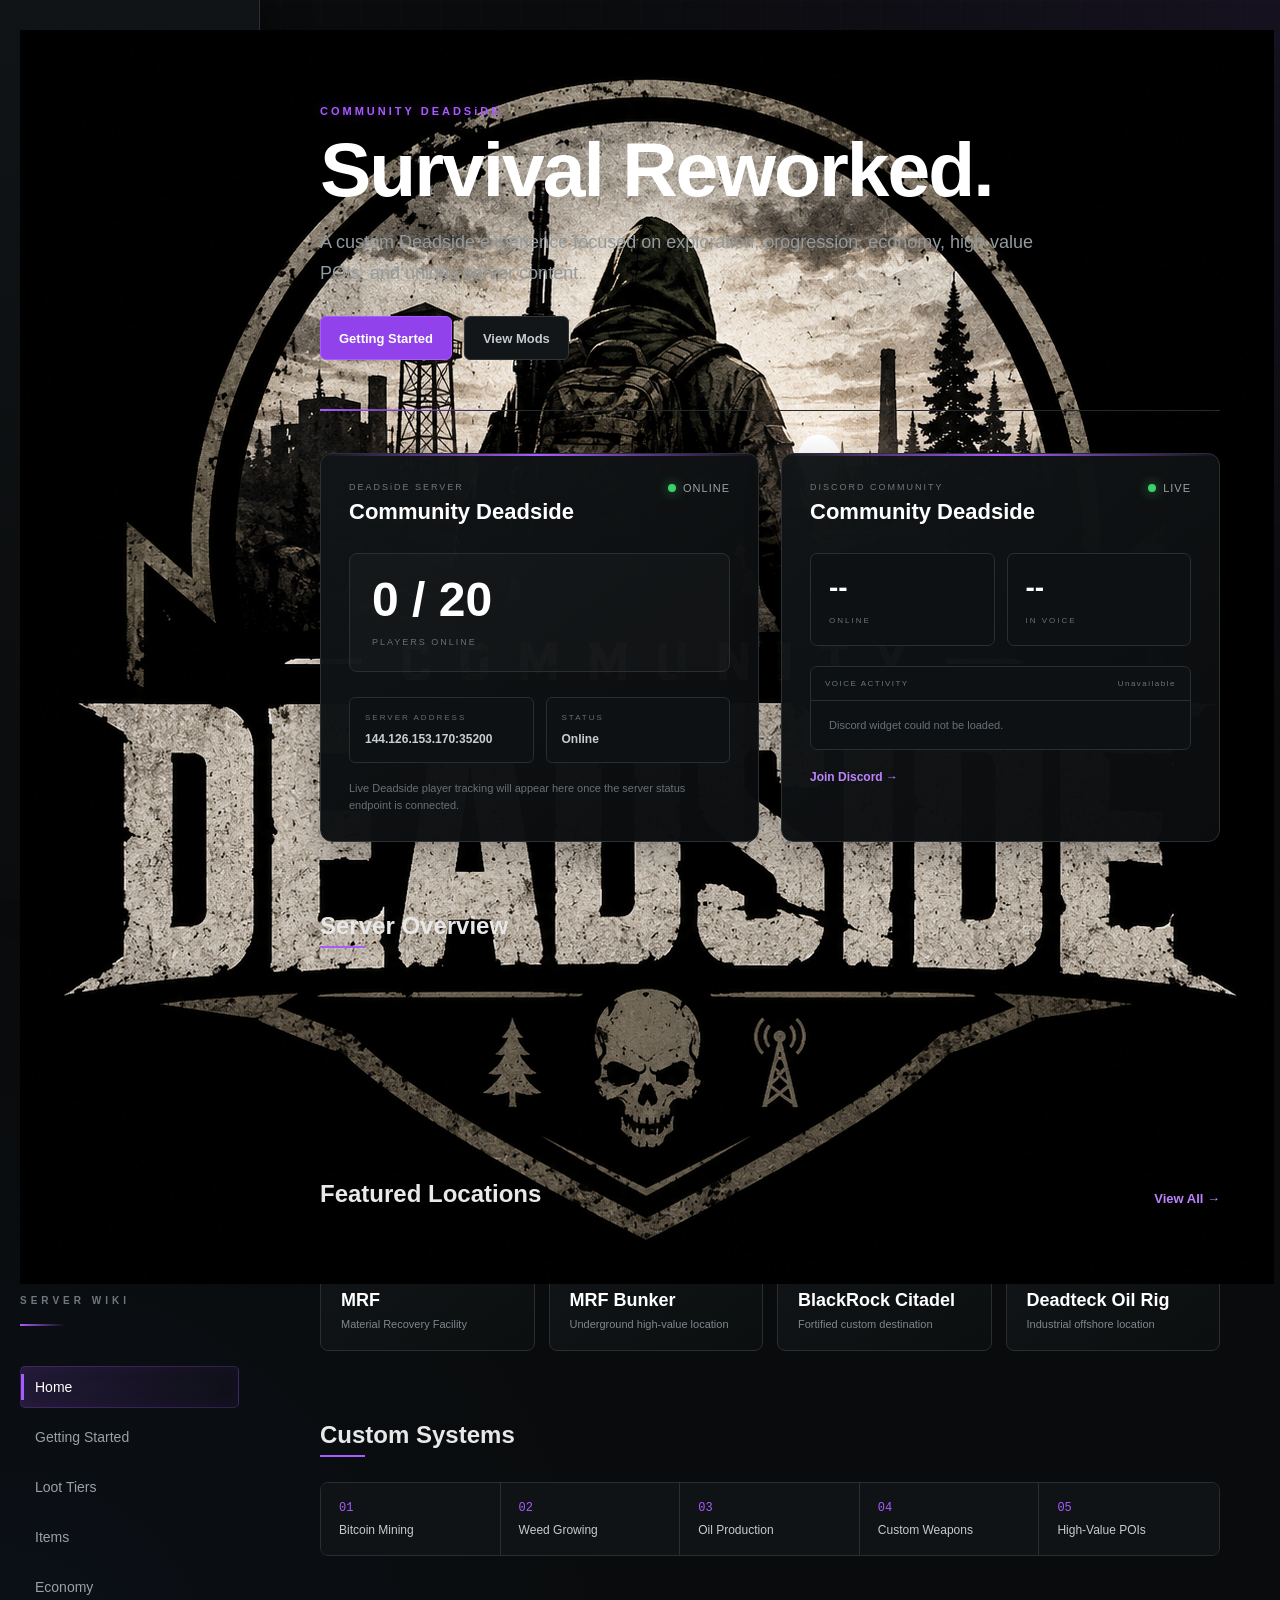
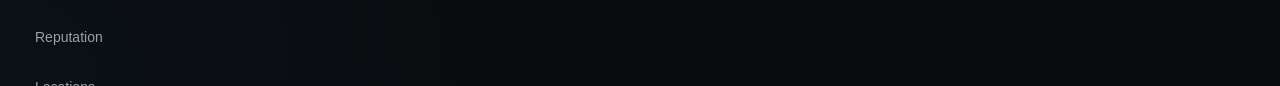
==== commit 94fc61c8: "added logo to site" ====
--- a/index.html
+++ b/index.html
@@ -32,10 +32,12 @@
 
     <aside class="sidebar">
 
-        <div class="logo">
-            COMMUNITY DEADSiDE
-            <span>SERVER WIKI</span>
-        </div>
+        <div class="logo sidebar-logo">
+    <img src="images/community-deadside-logo.png"
+         alt="Community Deadside Logo">
+
+    <span>SERVER WIKI</span>
+</div>
 
         <nav>
             <a href="index.html">Home</a>
--- a/style.css
+++ b/style.css
@@ -2514,4 +2514,40 @@
         flex-direction: column;
     }
 
-}
+
+    /* =========================
+   SIDEBAR LOGO
+========================= */
+
+.sidebar-logo {
+    display: flex;
+    flex-direction: column;
+    align-items: center;
+
+    padding: 20px 15px 25px;
+}
+
+.sidebar-logo img {
+    width: 100%;
+    max-width: 190px;
+    height: auto;
+
+    object-fit: contain;
+
+    margin-bottom: 8px;
+
+    filter: drop-shadow(
+        0 0 12px rgba(168, 92, 255, 0.25)
+    );
+}
+
+.sidebar-logo span {
+    font-size: 11px;
+    letter-spacing: 4px;
+
+    color: #8f8f9d;
+
+    text-transform: uppercase;
+}
+
+}
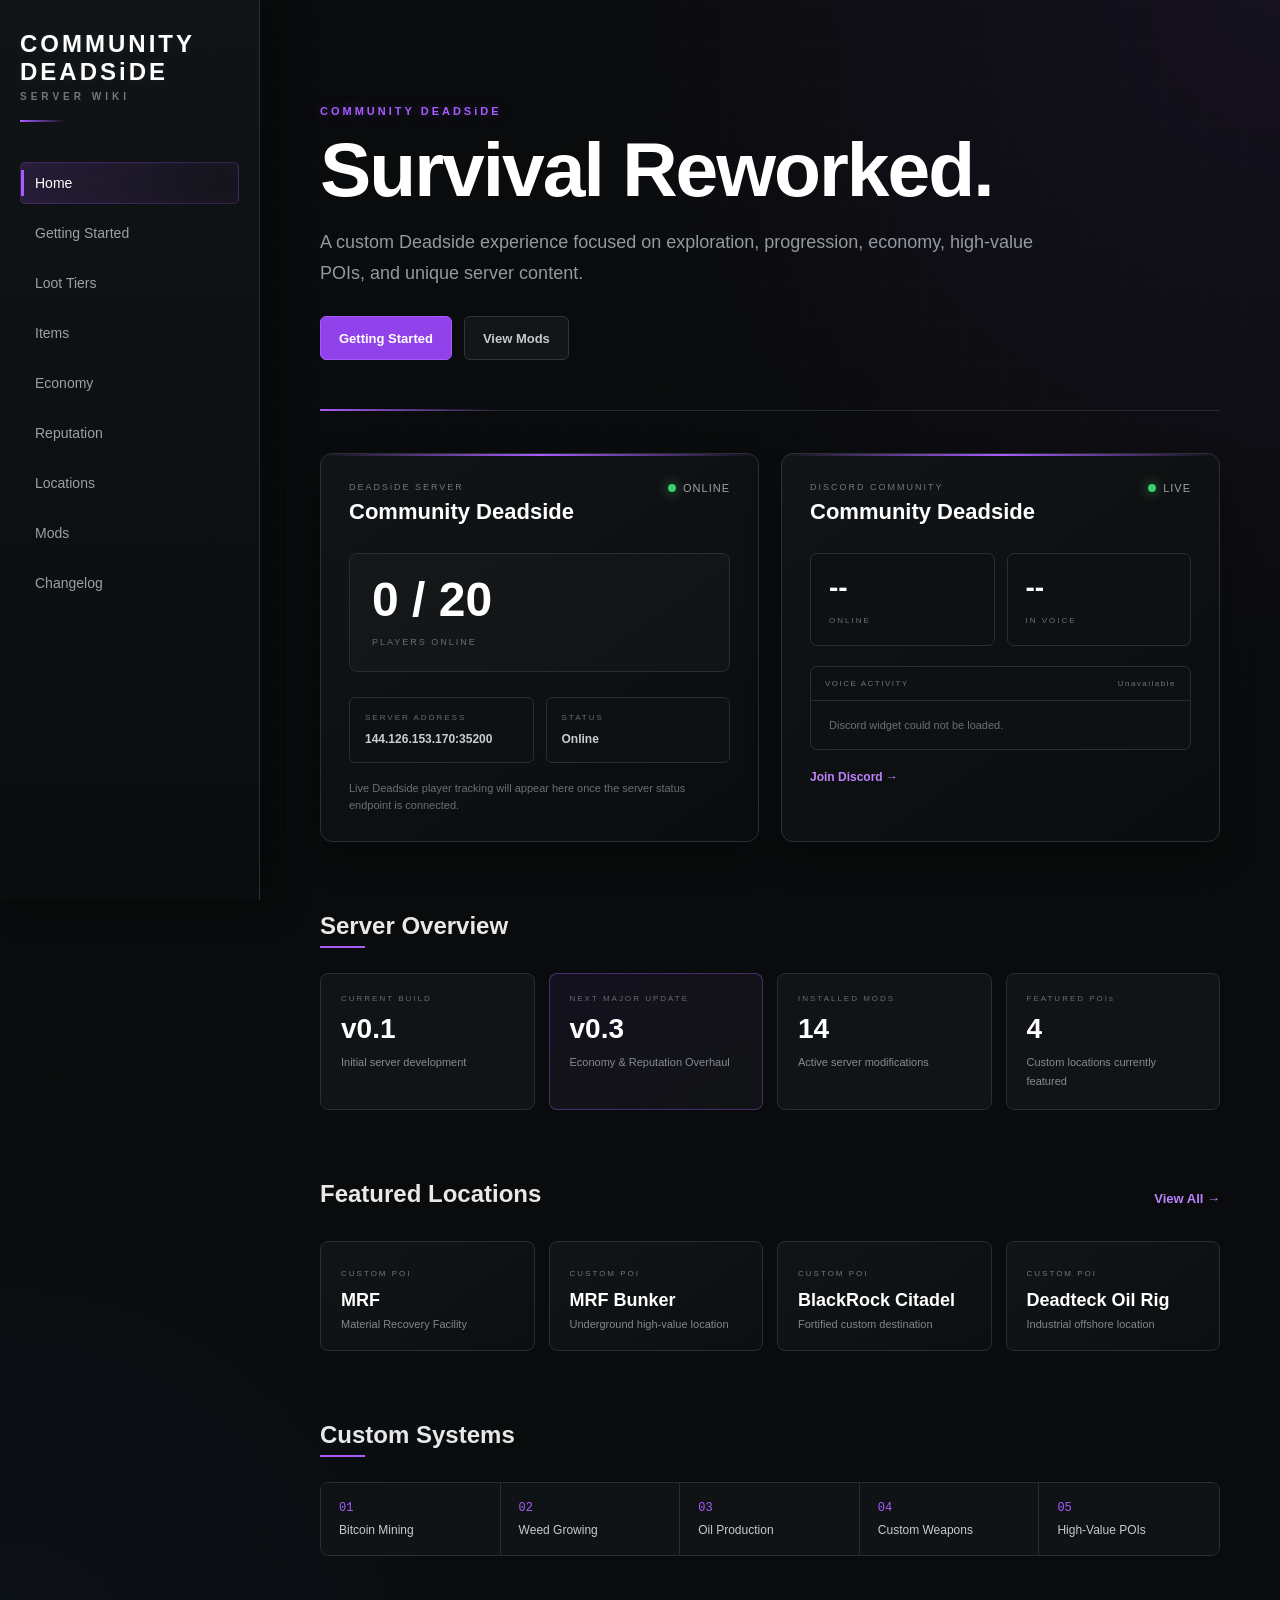
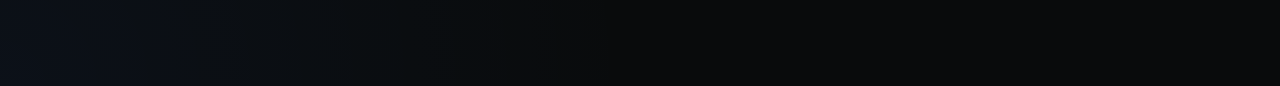
==== commit 5dfa10a2: "removed logo" ====
--- a/index.html
+++ b/index.html
@@ -32,12 +32,10 @@
 
     <aside class="sidebar">
 
-        <div class="logo sidebar-logo">
-    <img src="images/community-deadside-logo.png"
-         alt="Community Deadside Logo">
-
-    <span>SERVER WIKI</span>
-</div>
+        <div class="logo">
+            COMMUNITY DEADSiDE
+            <span>SERVER WIKI</span>
+        </div>
 
         <nav>
             <a href="index.html">Home</a>
--- a/style.css
+++ b/style.css
@@ -2514,40 +2514,4 @@
         flex-direction: column;
     }
 
-
-    /* =========================
-   SIDEBAR LOGO
-========================= */
-
-.sidebar-logo {
-    display: flex;
-    flex-direction: column;
-    align-items: center;
-
-    padding: 20px 15px 25px;
-}
-
-.sidebar-logo img {
-    width: 100%;
-    max-width: 190px;
-    height: auto;
-
-    object-fit: contain;
-
-    margin-bottom: 8px;
-
-    filter: drop-shadow(
-        0 0 12px rgba(168, 92, 255, 0.25)
-    );
-}
-
-.sidebar-logo span {
-    font-size: 11px;
-    letter-spacing: 4px;
-
-    color: #8f8f9d;
-
-    text-transform: uppercase;
-}
-
-}
+}
